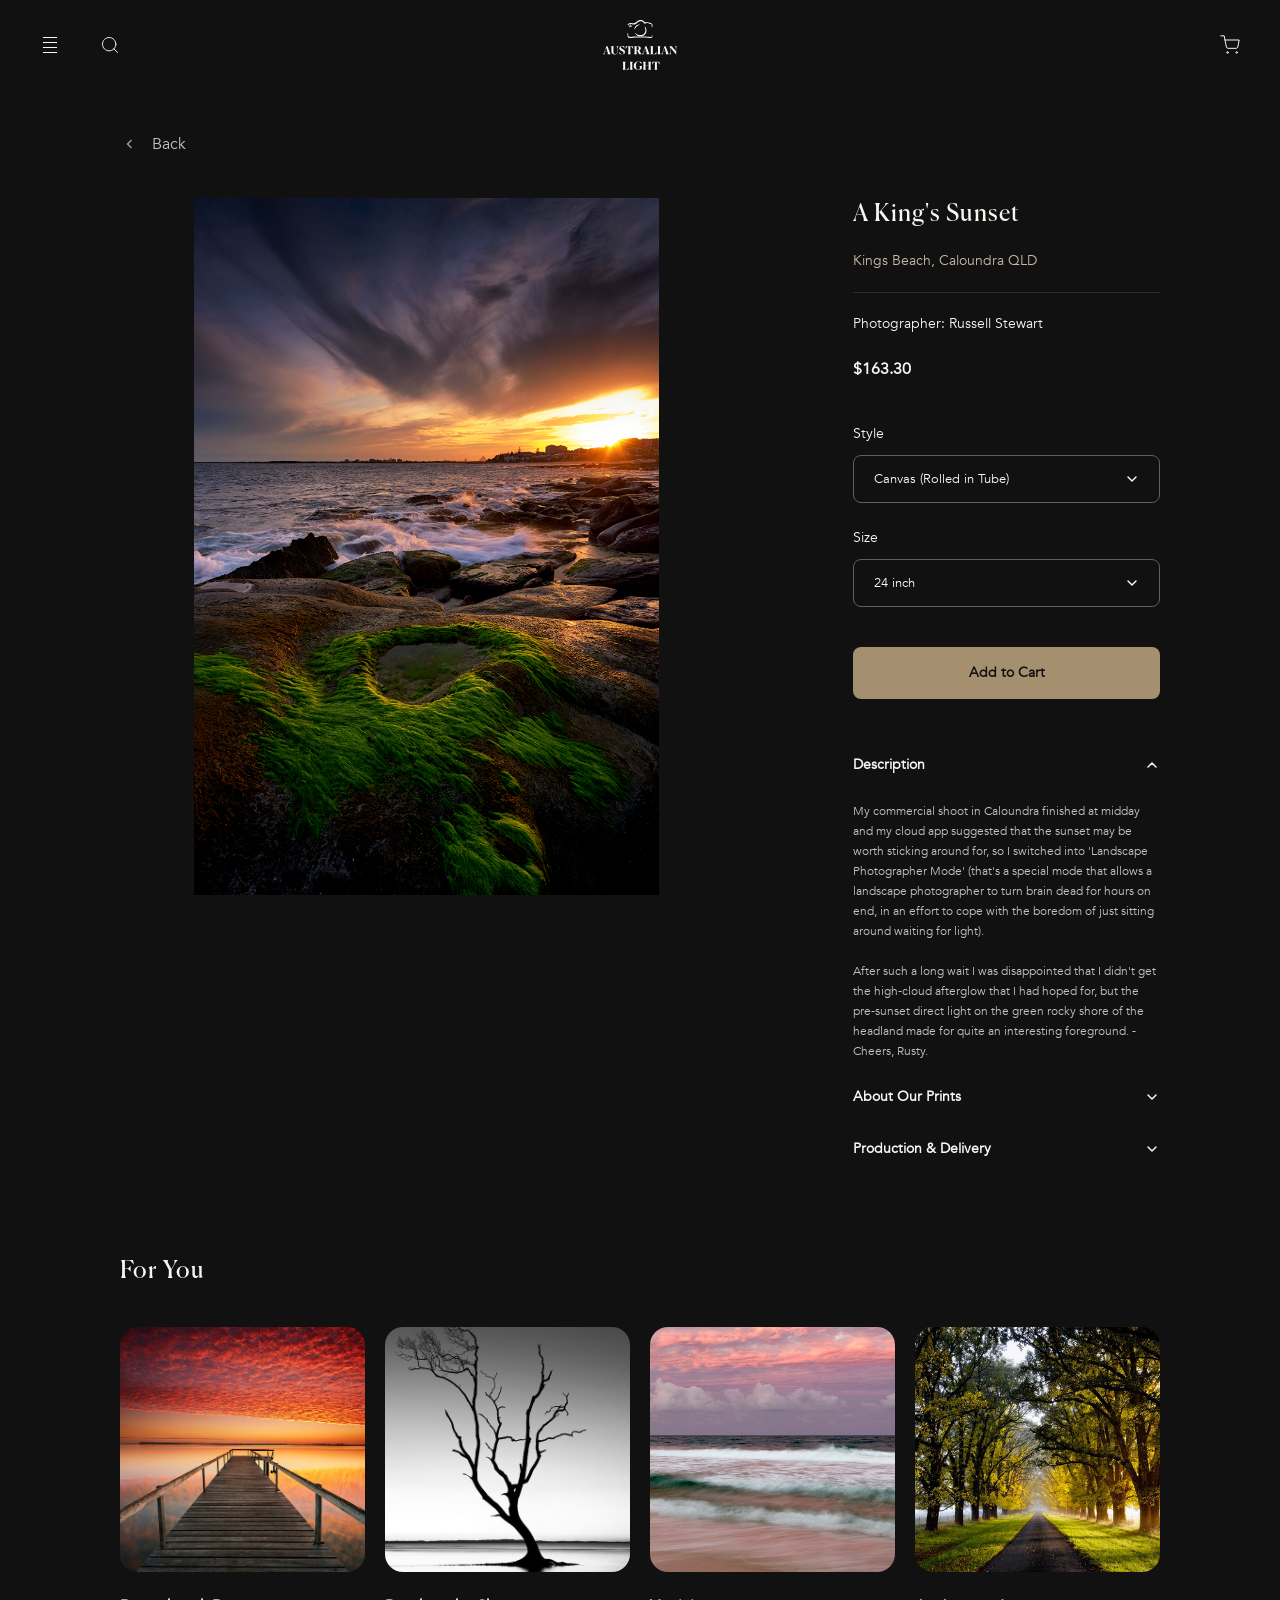
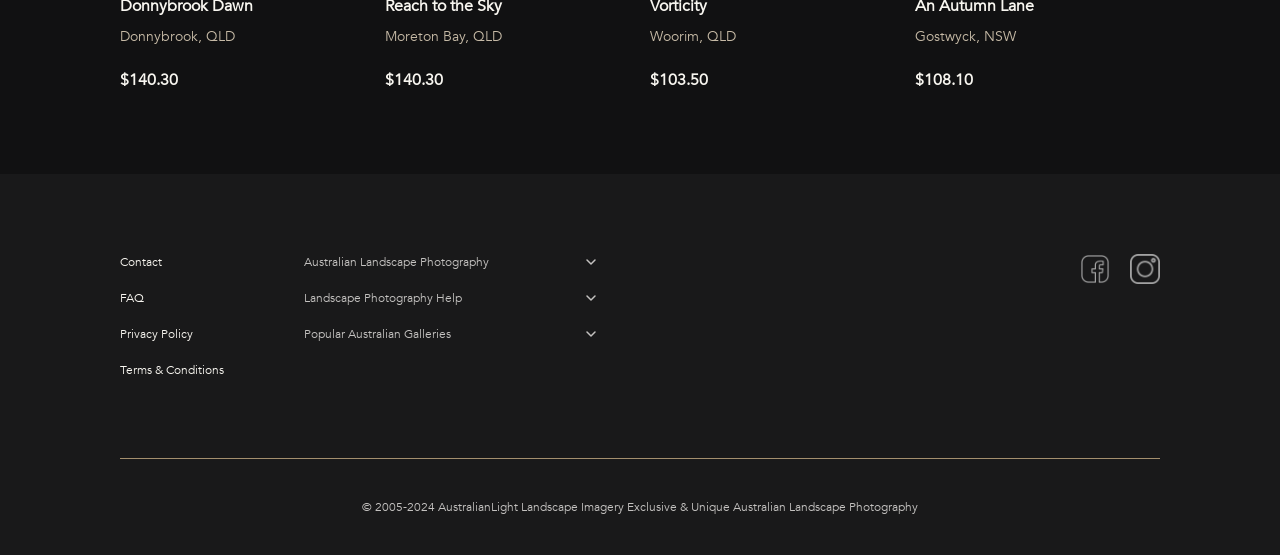
==== a_king's_sunset.html @ 02bfe7dc "Update the finalised search panel to all pages." ====
<!DOCTYPE html>
<html lang="en">
<head>
    <meta charset="UTF-8">
    <meta name="viewport" content="width=device-width, initial-scale=1.0">
    <title>Document</title>
    <link rel="stylesheet" href="styles.css">

</head>

<body>

<header class="header">
    <nav class="nav">
        <div class="nav-left">

            <div class="sidebar" id="site-menu">
                
                <div>
                    <button class="closebtn" onclick="closeNav()" aria-label="Close menu">×</button>
                </div>
                
                <div class="sidebar-main">
                    <a href="latest_releases.html" class="body-1-medium">Latest Releases</a>

                    <button class="dropdown-btn body-1-medium" onclick="toggleDropdown(this)">
                        By Photographer
                        <svg class="arrow" width="16" height="16" viewBox="0 0 16 16">
                            <path d="M4 6L8 10L12 6" stroke="currentColor" stroke-width="1.5" fill="none" stroke-linecap="round" stroke-linejoin="round"/>
                        </svg>
                    </button>
                    <div class="dropdown">
                        <p class="body-2">Bernie Zajac</p>
                        <p class="body-2">Russels Stewart</p>
                    </div>

                    <button class="dropdown-btn body-1-medium" onclick="toggleDropdown(this)">
                        Print Galleries
                        <svg class="arrow" width="16" height="16" viewBox="0 0 16 16">
                            <path d="M4 6L8 10L12 6" stroke="currentColor" stroke-width="1.5" fill="none" stroke-linecap="round" stroke-linejoin="round"/>
                        </svg>
                    </button>
                    <div class="dropdown">
                        <a href="ocean.html" class="body-2">Ocean / Seascape</a>
                        <p class="body-2">Mountain / Forest</p>
                        <p class="body-2">Rural / Country</p>
                        <p class="body-2">Urban / City</p>
                        <p class="body-2">Panorama</p>
                        <p class="body-2">B&W / Toned</p>
                        <p class="body-2">Overseas Travel</p>
                    </div>

                    <button class="dropdown-btn body-1-medium" onclick="toggleDropdown(this)">
                        About
                        <svg class="arrow" width="16" height="16" viewBox="0 0 16 16">
                            <path d="M4 6L8 10L12 6" stroke="currentColor" stroke-width="1.5" fill="none" stroke-linecap="round" stroke-linejoin="round"/>
                        </svg>
                    </button>
                    <div class="dropdown">
                        <p class="body-2">About Us</p>
                        <p class="body-2">Our Mounts & Frames</p>
                        <p class="body-2">Our Print Process</p>
                        <p class="body-2">Our Print Sizes</p>
                    </div>

                    <button class="dropdown-btn body-1-medium" onclick="toggleDropdown(this)">
                        Blog
                        <svg class="arrow" width="16" height="16" viewBox="0 0 16 16">
                            <path d="M4 6L8 10L12 6" stroke="currentColor" stroke-width="1.5" fill="none" stroke-linecap="round" stroke-linejoin="round"/>
                        </svg>
                    </button>
                    <div class="dropdown">
                        <p class="body-2">AusLight SpotLights</p>
                        <a href="general.html" class="body-2">General</a>
                        <p class="body-2">Image Previews</p>
                        <p class="body-2">New Print Releases</p>
                        <p class="body-2">New Products</p>
                        <p class="body-2">Photography Adventures</p>
                        <p class="body-2">Photography Tips</p>
                    </div>

                    <p class="body-1-medium">Workshops</p>
                </div>

                <div class="sidebar-divider"></div>

                <div class="sidebar-bottom">

                    <button class="dropdown-btn body-1-medium" onclick="toggleDropdown(this)">
                        AUD / English
                        <svg class="arrow" width="16" height="16" viewBox="0 0 16 16">
                            <path d="M4 6L8 10L12 6" stroke="currentColor" stroke-width="1.5" fill="none" stroke-linecap="round" stroke-linejoin="round"/>
                        </svg>
                    </button>
                    <div class="dropdown">
                        <p class="body-2">AUD / English</p>
                        <p class="body-2">USD / English</p>
                    </div>

                    <p class="body-1-medium">Log In</p>
                    <p class="body-1-medium">Contact Us</p>
                </div>

            </div>

            <button class="menu-btn" aria-label="Open menu" onclick="openNav()">
                <img src="Assets/Menu.svg" alt="">
            </button>
            <button class="search-btn" aria-label="Search" onclick="openSearch()">
                <img src="Assets/Search.svg" alt="">
            </button>
        </div>

        <div class="logo">
            <button class="logo-btn" aria-label="Logo">
                <a href="index.html"><img src="Assets/Logo.svg" alt=""></a>
            </button>
        </div>

        <div class="nav-right">
            <button class="cart-btn" aria-label="Shopping cart">
                <img src="Assets/Cart.svg" alt="">
            </button>
        </div>
    </nav>
</header>

<main class="page-shell">

    <nav class="quicknav body-1">
        <img src="Assets/Arrow.svg" style="transform: scaleX(-1);">
        <a href="#">Back</a>
    </nav>

    <section class="product-detail container" data-product="kingsSunset">
        <figure class="product-detail-image portrait-image">
            <img src="Assets/A King's Sunset.jpg" alt="A King's Sunset">
        </figure>

        <article class="product-detail-info">
            <h1>A King's Sunset</h1>
            <p class="body-2-accent">Kings Beach, Caloundra QLD</p>

            <div class="product-divider"></div>

            <p class="body-2">Photographer: Russell Stewart</p>
            <p class="body-1-medium" id="product-price">$163.30</p>
        
            <form class="product-options">

                <label class="option-group">
                    <span class="body-2">Style</span>
                    <select id="style-select" class="option-select">
                        <option value="canvasTube" class="caption">Canvas (Rolled in Tube)</option>
                        <option value="canvasHang" class="caption">Canvas (Ready to Hang)</option>
                        <option value="acrylicBorderless" class="caption">Floating Acrylic (Borderless)</option>
                        <option value="acrylicBorder" class="caption">Floating Acrylic (With Border)</option>
                    </select>
                    <svg class="arrow" width="16" height="16" viewBox="0 0 16 16">
                        <path d="M4 6L8 10L12 6" stroke="currentColor" stroke-width="1.5" fill="none" stroke-linecap="round" stroke-linejoin="round"/>
                    </svg>
                </label>

                <label class="option-group">
                    <span class="body-2">Size</span>
                    <select id="size-select" class="option-select">
                        <option value="24" class="caption">24 inch</option>
                        <option value="30" class="caption">30 inch</option>
                        <option value="40" class="caption">40 inch</option>
                        <option value="48" class="caption">48 inch</option>
                        <option value="60" class="caption">60 inch</option>
                    </select>
                    <svg class="arrow" width="16" height="16" viewBox="0 0 16 16">
                        <path d="M4 6L8 10L12 6" stroke="currentColor" stroke-width="1.5" fill="none" stroke-linecap="round" stroke-linejoin="round"/>
                    </svg>
                </label>
            
                <button type="button" class="add-cart-btn body-2-bold">
                    Add to Cart
                </button>

            </form>

            <div class="product-accordion">
                <button class="dropdown-btn body-2-bold active" onclick="toggleDropdown(this)">
                    Description
                    <svg class="arrow" width="16" height="16" viewBox="0 0 16 16">
                        <path d="M4 6L8 10L12 6" stroke="currentColor" stroke-width="1.5" fill="none" stroke-linecap="round" stroke-linejoin="round"/>
                    </svg>
                </button>
                <div class="dropdown">
                    <p class="caption-para">
                        My commercial shoot in Caloundra finished at midday and my cloud app suggested that the sunset may be worth sticking around for, so I switched into 'Landscape Photographer Mode' (that's a special mode that allows a landscape photographer to turn brain dead for hours on end, in an effort to cope with the boredom of just sitting around waiting for light). <br><br>
                        After such a long wait I was disappointed that I didn't get the high-cloud afterglow that I had hoped for, but the pre-sunset direct light on the green rocky shore of the headland made for quite an interesting foreground. - Cheers, Rusty.
                    </p>
                </div>

                <button class="dropdown-btn body-2-bold" onclick="toggleDropdown(this)">
                    About Our Prints
                    <svg class="arrow" width="16" height="16" viewBox="0 0 16 16">
                        <path d="M4 6L8 10L12 6" stroke="currentColor" stroke-width="1.5" fill="none" stroke-linecap="round" stroke-linejoin="round"/>
                    </svg>
                </button>
                <div class="dropdown">
                    <p class="caption-para">
                        Note: Frame Previews are simulations and are not to scale - they are intended as a guide to colour combinations only. <br><br>
                        Our premium Floating Acrylic & Canvas landscape prints are available for purchase via the gallery, while traditional Paper Matte & Frame presentation options are available on request. <br><br>
                        All of our Canvas Prints are finished with Mirror Wrap sides that repeat the main image. We believe Mirror Wraps to be more pleasing than single colour sides. <br><br>
                        Quoted image size represents the longest side of the overall image as previewed here and includes the decorative borders and mattes if selected. Frames are in addition to the quoted size. <br><br>
                        A nominal shipping fee is applied during checkout, however large or heavy items may incur an additional fee. Similarly, delivery to remote locations may incur an additional fee. <br><br>
                        International orders will incur an additional shipping fee and all local import duties and/or taxes are the responsability of the customer. Please contact us to discuss international shipping prior to placing an order.
                    </p>
                </div>

                <button class="dropdown-btn body-2-bold" onclick="toggleDropdown(this)">
                    Production & Delivery
                    <svg class="arrow" width="16" height="16" viewBox="0 0 16 16">
                        <path d="M4 6L8 10L12 6" stroke="currentColor" stroke-width="1.5" fill="none" stroke-linecap="round" stroke-linejoin="round"/>
                    </svg>
                </button>
                <div class="dropdown">
                    <p class="caption-para">
                        10 working days are required for production and delivery. *Subject to Courier timing. <br><br>
                        Each order is custom produced and shipped directly from the Brisbane print lab. A tracking number will be supplied once shipped. <br><br>
                        For further information please visit the About menu link, or Contact Us to discuss your specific image requirements.
                    </p>
                </div>

            </div>

        </article>


    </section>

    <section class="container" id="for-you">
        <h1 class="section-title">For You</h1>
        <div class="product-grid">
            <figure class="product-card">
                <article class="product-image">
                    <img src="Assets/Donnybrook Dawn.jpg">
                </article>
                <div class="product-info">
                    <p class="body-1-medium">Donnybrook Dawn</p>
                    <p class="body-2-accent">Donnybrook, QLD</p>
                    <p class="body-1-medium">$140.30</p>
                </div>
            </figure>

            <figure class="product-card">
                <article class="product-image">
                    <img src="Assets/Reach to the Sky.jpg">
                </article>
                <div class="product-info">
                    <p class="body-1-medium">Reach to the Sky</p>
                    <p class="body-2-accent">Moreton Bay, QLD</p>
                    <p class="body-1-medium">$140.30</p>
                </div>
            </figure>

            <figure class="product-card">
                <article class="product-image">
                    <img src="Assets/Vorticity.jpg">
                </article>
                <div class="product-info">
                    <p class="body-1-medium">Vorticity</p>
                    <p class="body-2-accent">Woorim, QLD</p>
                    <p class="body-1-medium">$103.50</p>
                </div>
            </figure>

            <figure class="product-card">
                <article class="product-image">
                    <img src="Assets/An Autumn Lane.jpg">
                </article>
                <div class="product-info">
                    <p class="body-1-medium">An Autumn Lane</p>
                    <p class="body-2-accent">Gostwyck, NSW</p>
                    <p class="body-1-medium">$108.10</p>
                </div>
            </figure>
        </div>
    </section>

</main>

<aside class="search-panel" id="search-panel">
    <div class="search-inner">
        <div class="search-top">
            <button class="search-back-btn" onclick="closeSearch()" aria-label="Close search">
                <img src="Assets/Arrow.svg" style="transform: scaleX(-1);">
            </button>

            <div class="search-input-wrap">
                <input type="text" id="search-input" class="search-input body-2" placeholder="Search key words">
                <button class="search-submit-btn" aria-label="Search" onclick="submitSearch()">
                    <img src="Assets/Search.svg" alt="">
                </button>
            </div>
        </div>

        <div class="search-empty" id="search-empty">
            <section class="search-history">
                <h2>History</h2>

                <div class="history-list">
                    <div class="history-item body-2">
                        <span class="history-text clickable" onclick="fillSearch('Sunset')">
                            Sunset
                        </span>
                        <button class="history-delete body-1" onclick="deleteHistory(this)">×</button>
                    </div>
                    <div class="history-item body-2">
                        <span class="history-text">
                            Darling Harbour
                        </span>
                        <button class="history-delete body-1" onclick="deleteHistory(this)">×</button>
                    </div>
                
                    <div class="history-item body-2">
                        <span class="history-text">
                            Ocean
                        </span>
                        <button class="history-delete body-1" onclick="deleteHistory(this)">×</button>
                    </div>
                </div>
            </section>

            <section class="search-section">
                <h2>For You</h2>

                <div class="search-product-grid">
                    <figure class="product-card">
                        <article class="product-image">
                            <img src="Assets/Donnybrook Dawn.jpg">
                        </article>
                        <div class="product-info">
                            <p class="body-1-medium">Donnybrook Dawn</p>
                            <p class="body-2-accent">Donnybrook, QLD</p>
                            <p class="body-1-medium">$140.30</p>
                        </div>
                    </figure>

                    <figure class="product-card">
                        <article class="product-image">
                            <img src="Assets/OS_3.jpg">
                        </article>
                        <div class="product-info">
                            <p class="body-1-medium">Parhelion</p>
                            <p class="body-2-accent">Woorim, Bribie Island, QLD</p>
                            <p class="body-1-medium">$124.20</p>
                        </div>
                    </figure>

                    <figure class="product-card">
                        <article class="product-image">
                            <img src="Assets/OS_7.jpg">
                        </article>
                        <div class="product-info">
                            <p class="body-1-medium">Yallingup Beach</p>
                            <p class="body-2-accent">Yallingup Beach, WA</p>
                            <p class="body-1-medium">$103.50</p>
                        </div>
                    </figure>

                    <figure class="product-card">
                        <article class="product-image">
                            <img src="Assets/OS_5.jpg">
                        </article>
                        <div class="product-info">
                            <p class="body-1-medium">Yallingup Skydance</p>
                            <p class="body-2-accent">Yallingup Beach, WA</p>
                            <p class="body-1-medium">$124.20</p>
                        </div>
                    </figure>
                </div>
            </section>
        </div>
        
        <div class="search-results" id="search-results">
            <section class="search-section">
                <div class="search-section-head">
                    <h2>Suggested Prints</h2>
                    <a href="sunset.html" class="caption" onclick="saveSearchNavigation('Search Results', 'sunset.html')">View All</a>
                </div>

                <div class="search-product-grid">

                    <figure class="product-card">
                        <article class="product-image">
                            <img src="Assets/A Darwin Sunset.jpg">
                        </article>
                        <div class="product-info">
                            <p class="body-1-medium">Yallingup Skydance</p>
                            <p class="body-2-accent">Yallingup Beach, WA</p>
                            <p class="body-1-medium">$124.20</p>
                        </div>
                    </figure>

                    <a href="a_king's_sunset.html" class="product-card" onclick="saveSearchNavigation('Search Results', 'sunset.html')">
                        <article class="product-image">
                            <img src="Assets/A King's Sunset.jpg">
                        </article>
                        <div class="product-info">
                            <p class="body-1-medium">A King's Sunset</p>
                            <p class="body-2-accent">Kings Beach, Caloundra QLD</p>
                            <p class="body-1-medium">$163.30</p>
                        </div>
                    </a>

                    <figure class="product-card">
                        <article class="product-image">
                            <img src="Assets/A Simple Country Sunset.jpg">
                        </article>
                        <div class="product-info">
                            <p class="body-1-medium">Yallingup Skydance</p>
                            <p class="body-2-accent">Yallingup Beach, WA</p>
                            <p class="body-1-medium">$124.20</p>
                        </div>
                    </figure>

                    <figure class="product-card">
                        <article class="product-image">
                            <img src="Assets/A Tropical Sunset.jpg">
                        </article>
                        <div class="product-info">
                            <p class="body-1-medium">Yallingup Skydance</p>
                            <p class="body-2-accent">Yallingup Beach, WA</p>
                            <p class="body-1-medium">$124.20</p>
                        </div>
                    </figure>

                </div>
            </section>

            <section class="search-section">
                <div class="search-section-head">
                    <h2>Suggested Blogs</h2>
                    <a href="#" class="caption">View All</a>
                </div>

                <article class="search-blog-card">
                    <img src="Assets/Blog_1.jpg" alt="">
                    <div>
                        <p class="body-2-bold">AustralianLight and Gallery 6 31</p>
                        <p class="caption-para search-blog-text">
                            With the official opening of Brisbane's newest Art Gallery Gallery 6 31, we now have samples of our Canvas...
                        </p>
                        <p class="caption-accent">Tuesday, May 21, 2019</p>
                    </div>
                </article>

                <article class="search-blog-card">
                    <img src="Assets/Blog_2.jpg" alt="">
                    <div>
                        <p class="body-2-bold">10 Tips for the Landscape Photography Beginner</p>
                        <p class="caption-para search-blog-text">
                            It's quite common for us to be engaged by other photographers when we are out shooting our...
                        </p>
                        <p class="caption-accent">Sunday, February 25, 2018</p>
                    </div>
                </article>
            </section>
        </div>
    </div>
</aside>

<footer class="footer">
    <div class="footer-grid">
        <div class="footer-column">
            <p class="caption">Contact</p>
            <p class="caption">FAQ</p>
            <p class="caption">Privacy Policy</p>
            <p class="caption">Terms & Conditions</p>
        </div>
        <div class="footer-dropdown">
            <button class="dropdown-btn caption" onclick="toggleDropdown(this)">
                Australian Landscape Photography
                <svg class="arrow" width="16" height="16" viewBox="0 0 16 16">
                    <path d="M4 6L8 10L12 6" stroke="currentColor" stroke-width="1.5" fill="none" stroke-linecap="round" stroke-linejoin="round"/>
                </svg>
            </button>
            <div class="dropdown">
                <p class="caption">Exclusive Framed Prints</p>
                <p class="caption">Our Mounts and Frames</p>
                <p class="caption">Fine Art Landscape Photography</p>
                <p class="caption">Victorian Landscape Photography</p>
                <p class="caption">Melbourne Landscape Photography</p>
                <p class="caption">Sunshine Coast Landscape Photographer</p>
                <p class="caption">Canvas Wall Prints and Framed Art</p>
            </div>

            <button class="dropdown-btn caption" onclick="toggleDropdown(this)">
                Landscape Photography Help
                <svg class="arrow" width="16" height="16" viewBox="0 0 16 16">
                    <path d="M4 6L8 10L12 6" stroke="currentColor" stroke-width="1.5" fill="none" stroke-linecap="round" stroke-linejoin="round"/>
                </svg>
            </button>
            <div class="dropdown">
                <p class="caption">Landscape Photography Help</p>
                <p class="caption">Landscape Photography Blog</p>
                <p class="caption">Australian Photography Workshops</p>
                <p class="caption">Landscape Photography Tips</p>
                <p class="caption">Top 10 Tips for the Landscape Photographer</p>
                <p class="caption">How to Create Panoramic Images</p>
                <p class="caption">How to Photograph Lightning & Storms</p>
                <p class="caption">Focal Length vs. Perspective - What's the difference?</p>
                <p class="caption">How to use Graduated Neutral Density Filters</p>
            </div>

            <button class="dropdown-btn caption" onclick="toggleDropdown(this)">
                Popular Australian Galleries
                <svg class="arrow" width="16" height="16" viewBox="0 0 16 16">
                    <path d="M4 6L8 10L12 6" stroke="currentColor" stroke-width="1.5" fill="none" stroke-linecap="round" stroke-linejoin="round"/>
                </svg>
            </button>
            <div class="dropdown">
                <p class="caption">Australian Panoramic Photography</p>
                <p class="caption">Seascape Photos for Home</p>
                <p class="caption">Australian Landscape Photography</p>
                <p class="caption">Melbourne City Canvas</p>
                <p class="caption">Sunshine Coast Panoramic Photos</p>
                <p class="caption">Brisbane Landscape Photography</p>
                <p class="caption">Gold Coast Landscape Photography</p>
                <p class="caption">Fine Art Australian Landscape Prints</p>
                <p class="caption">Interior Design Ideas - Big Wall Prints</p>
            </div>
        </div>
        <div class="footer-social">
            <figure class="social-link">
                <img src="Assets/Facebook.png">
            </figure>
            <figure class="social-link">
                <img src="Assets/Instagram.png">
            </figure>
        </div>
    </div>

    <div class="footer-bottom">
        <div class="footer-divider"></div>
        <p class="caption">© 2005-2024 AustralianLight Landscape Imagery Exclusive & Unique Australian Landscape Photography</p>
    </div>
</footer>

<script src="script.js"></script>

</body>
</html>
---- styles.css ----
:root {
    /*Typeface*/
    --font-heading: 'Canela', serif;
    --font-body: 'Avenir', sans-serif;

    --color-bg-primary: #111112;
    --color-bg-secondary: #19191A;
    --color-bg-tertiary: #2c2c2c;

    --color-text-primary: #f8f6f0;
    --color-text-secondary: #c4c2c0;
    --color-text-tertiary: #605f5f;

    --color-accent: #a48f6e;
    --color-accent-light: #c6baa6;
}

@font-face {
    font-family: 'Canela';
    src: url('Canela Family/Canela-Regular-Trial.otf') format('opentype');
    font-weight: 400;
    font-style: normal;
}

@font-face {
    font-family: 'Avenir';
    src: url('Avenir\ Family/Avenir-Book.woff2') format('woff2');
    font-weight: 400;
    font-style: normal;
}

h1, h2 {
    font-family: 'Canela', serif;
    font-weight: 400; 
    color: var(--color-text-primary);
    margin: 0;
}

h1 {
    font-size: 24px;
    line-height: 32px;
    letter-spacing: 1px;
}

h2 {
    font-size: 16px;
    line-height: 22px;
    letter-spacing: 0.5px;
}

html {
    scroll-behavior: smooth;
}

body {
    margin: 0;
    font-family: 'Avenir', sans serif;
    font-weight: 400;
    color: var(--color-text-primary);
    background-color: var(--color-bg-primary);
}

main {
    background-color: var(--color-bg-primary);
}

.body-1 { 
    font-weight: 400;
    font-size: 16px;
    line-height: 28px;
    margin: 0;
}

.body-1-medium {
    font-weight: 600;
    font-size: 16px;
    line-height: 28px;
    margin: 0;
}

.body-2 { 
    font-family: 'Avenir';
    font-weight: 400;
    font-size: 14px;
    line-height: 22px;
    margin: 0;
}

.body-2-bold { 
    font-weight: bold;
    font-size: 14px;
    line-height: 22px;
    margin: 0;
}

.body-2-accent {
    font-weight: 400;
    font-size: 14px;
    line-height: 22px;
    color: var(--color-accent-light);
    margin: 0;
}

.caption {
    font-weight: 400;
    font-size: 12px;
    margin: 0;
}

.caption-para {
    font-weight: 400;
    font-size: 12px;
    margin: 0;
    line-height: 20px;
}

.caption-accent {
    font-weight: 400;
    font-size: 12px;
    margin: 0;
    color: var(--color-accent);
}

a {
    text-decoration: none;
    color: var(--color-text-primary);
}

button {
    background: none;
    border: none;
    cursor: pointer;
    padding: 0;
    margin: 0;
    font-family: 'Avenir', sans serif;
    font-weight: 400;
    color: var(--color-text-primary);
}

img {
    max-width: 100%;
    height: auto;
    display: block;
}

figure {
    margin: 0;
}

select {
    color: var(--color-text-primary);
    text-decoration: none;
    font-family: 'Avenir', sans serif;
    font-weight: 400;
}

.container {
    max-width: 1440px;
    margin: 0 auto;
    padding: 80px 120px 0 120px;
}

.section-title {
    margin-bottom: 40px;
}

.header {
    position: fixed;
    top: 0;
    left: 0;
    right: 0;
    z-index: 1000;
    background-color: transparent;
    transition: background-color 0.4s ease;
    height: 90px;
}

.header.scrolled {
    background-color: #111112cc;
}

.nav {
    display: grid;
    grid-template-columns: 1fr auto 1fr; /*flexible space*/
    align-items: center;
    padding: 20px 40px;
}

.nav-left {
    display: flex;
    align-items: center;
    gap: 40px;
    justify-self: start;
}

.logo {
    justify-self: center;
    height: 50px;
}

.logo-btn {
    padding: 0;
    border: none;
}

.nav-right {
    display: flex;
    align-items: center;
    justify-self: end;
}

.menu-btn, .search-btn, .cart-btn {
    padding: 0px;
}

.sidebar {
    width: 0;
    height: 100%;
    position: fixed;
    z-index: 1000;
    top: 0;
    left: 0;
    background-color: var(--color-bg-secondary);
    overflow-x: hidden;
    transition: 0.5s;
}

.closebtn {
    position: absolute;
    top: 40px;
    right: 40px;
    font-size: 30px;
    color: var(--color-text-tertiary);
    cursor: pointer;
}

.sidebar-main,
.sidebar-bottom {
    display: flex;
    flex-direction: column;
}

.sidebar-main {
    margin: 80px 0 40px 0;
}

.sidebar a, .sidebar p, 
.dropdown-btn {
    width: 100%;
    min-height: 60px;
    padding: 0 40px;
    box-sizing: border-box;
    display: flex;
    align-items: center;
    justify-content: space-between;
    text-align: left;
    white-space: nowrap;
    background: none;
    border: none;
    color: var(--color-text-primary);
    cursor: pointer;
}

.sidebar p {
    cursor: default;
}

.sidebar-bottom a,
.sidebar-bottom .dropdown-btn {
    color: var(--color-text-secondary);
}

.sidebar a:hover,
.dropdown-btn:hover {
    color: var(--color-accent);
}

.dropdown {
    max-height: 0;
    overflow: hidden;
    transition: max-height 0.5s ease;
}

.dropdown a, .dropdown p {
    min-height: 40px;
    color: var(--color-text-secondary);
    padding-left: 50px;
}

.dropdown p:hover {
    color: var(--color-accent);
    cursor: default;
}

.dropdown-btn.active + .dropdown {
    max-height: 360px;
}

.arrow {
    transition: transform 0.3s ease;
    flex-shrink: 0;
}

.dropdown-btn.active .arrow {
    transform: rotate(180deg);
}

.price-filter {
    display: flex;
    align-items: center;
    gap: 10px;
    padding: 10px 40px;
}

.price-input {
    width: 100%;
    height: 42px;
    border: 1px solid var(--color-text-tertiary);
    border-radius: 10px;
    background: transparent;
    color: var(--color-text-primary);
    padding: 0 10px;
}

.price-input::placeholder {
    color: var(--color-text-tertiary);
}

.price-input:focus {
    outline: none;
    border-color: var(--color-accent);
}

.price-dash {
    color: var(--color-text-tertiary);
}

.filter-options {
    min-height: 0;
    display: flex;
    flex-direction: column;
    gap: 16px;
    padding: 0 40px;
}

.filter-option {
    min-height: 32px;
    display: flex;
    align-items: center;
    gap: 18px;
    cursor: pointer;
}

.filter-option input[type="checkbox"] {
    appearance: none;
    width: 18px;
    height: 18px;
    border: 1px solid var(--color-text-tertiary);
    border-radius: 50%;
    position: relative;
}

.filter-option input[type="checkbox"]::after {
    content: "";
    position: absolute;
    width: 8px;
    height: 8px;
    background-color: var(--color-accent);
    border-radius: 50%;
    top: 50%;
    left: 50%;
    transform: translate(-50%, -50%) scale(0);
    transition: transform 0.2s ease;
}

.filter-option input[type="checkbox"]:checked::after {
    transform: translate(-50%, -50%) scale(1);
}

.filter-option input[type="checkbox"]:hover {
    border-color: var(--color-accent);
}

.sidebar-divider {
    height: 1px;
    background-color: var(--color-accent);
    opacity: 0.6;
    margin: 28px 40px;
}

.sort-wrapper {
    position: relative;
}

.sort-menu {
    position: absolute;
    top: 32px;
    right: 0;
    width: 220px;
    background-color: var(--color-bg-secondary);
    padding: 16px 0;
    display: none;
    z-index: 1000;
}

.sort-menu.open {
    display: flex;
    flex-direction: column;
}

.sort-menu button {
    width: 100%;
    padding: 12px 24px;
    text-align: left;
    color: var(--color-text-secondary);
}

.sort-menu button:hover {
    color: var(--color-accent);
}

.sort-btn.active .arrow {
    transform: rotate(180deg);
}

.search-panel {
    width: 0;
    height: 100vh;
    position: fixed;
    top: 0;
    left: 0;
    z-index: 3000;
    background-color: var(--color-bg-secondary);
    overflow-x: hidden;
    overflow-y: auto;
    transition: width 0.4s ease;
}

.search-panel.open {
    width: 520px;
}

.search-inner {
    width: 520px;
    padding: 40px;
    box-sizing: border-box;
}

.search-top {
    display: flex;
    align-items: center;
    gap: 20px;
    margin-bottom: 30px;
}

.search-input-wrap {
    flex: 1;
    height: 48px;
    background-color: var(--color-bg-tertiary);
    border-radius: 8px;
    display: flex;
    align-items: center;
    padding: 0 16px;
}

.search-input {
    flex: 1;
    border: none;
    outline: none;
    background: transparent;
    color: var(--color-text-primary);
}

.search-input::placeholder {
    color: var(--color-text-tertiary);
}

.search-section {
    margin-top: 30px;
}

.search-section h2, .search-history h2 {
    margin-bottom: 20px;
}

.history-list {
    display: flex;
    flex-direction: column;
    gap: 16px;
}

.history-item {
    display: flex;
    justify-content: space-between;
    color: var(--color-text-secondary);
}

.history-item span {
    color: var(--color-text-secondary);
}

.history-text.clickable {
    cursor: pointer;
}

.history-delete {
    color: var(--color-text-secondary);
}

.history-delete:hover {
    color: var(--color-accent);
}

.search-product-grid {
    display: grid;
    grid-template-columns: repeat(2, 1fr);
    gap: 20px;
    margin-top: 20px;
}

.search-section-head {
    display: flex;
    align-items: center;
    justify-content: space-between;
}

.search-section-head h2 {
    margin-bottom: 0;
}

.search-section-head a {
    color: var(--color-text-secondary);
}

.search-section-head a:hover {
    color: var(--color-accent);
}

.search-results {
    display: none;
}

.search-panel.has-query .search-empty {
    display: none;
}

.search-panel.has-query .search-results {
    display: block;
}

.search-blog-card {
    display: grid;
    grid-template-columns: 100px 1fr;
    gap: 20px;
    padding: 20px 0;
    border-bottom: 1px solid var(--color-bg-tertiary);
}

.search-blog-card img {
    width: 100px;
    height: 100px;
    border-radius: 8px;
    object-fit: cover;
}

.search-blog-card div {
    display: flex;
    flex-direction: column;
    justify-content: space-between;
}

.search-blog-text {
    color: var(--color-text-secondary);
}

.hero {
    position: relative;
    height: 100vh;
    display: flex;
    align-items: flex-end;
    justify-content: center;
    text-align: center;
    background-image: url(Assets/Hero.jpg);
    background-size: cover;
    background-position: center;
    background-repeat: no-repeat;
    background-attachment: fixed;
    overflow: hidden;
}

.hero-overlay {
    position: absolute;
    inset: 0;
    background: linear-gradient(
        to bottom,
        #11111200,
        #111112bd
    );
    pointer-events: none;
    mix-blend-mode: multiply;
}

.breadcrumb, .quicknav {
    display: flex;
    align-items: center;
    gap: 14px;
    color: var(--color-text-secondary);
    padding: 130px 120px 40px 120px;
}

.breadcrumb img, .quicknav img {
    opacity: 60%;
}

.breadcrumb a, .quicknav a {
    color: var(--color-text-secondary);
}

.breadcrumb a:hover, .quicknav a:hover {
    color: var(--color-accent);
}

.hero-content {
    position: relative;
    z-index: 1;
    max-width: 860px;
    padding: 0 40px;
    margin-bottom: 80px;
}

.hero-title {
    margin-bottom: 24px;
}

.btn-primary {
    width: 350px;
    height: 56px;
    margin-top: 40px;
    display: inline-flex;
    align-items: center;
    justify-content: center;
    border: 1px solid var(--color-text-primary);
    border-radius: 8px;
    gap: 10px;
    padding: 0;
}

.btn-primary:hover {
    background-color: var(--color-text-primary);
    color: var(--color-bg-primary);
}

.btn-primary:hover img{
    filter: brightness(0.07);
}

.collections-grid {
    display: grid;
    grid-template-columns: repeat(5, 1fr);
    gap: 20px;
}

.collection-card {
    display: flex;
    flex-direction: column;
    gap: 28px;
}

.collection-image {
    aspect-ratio: 1; /* maintains cosistent proportions */
    border-radius: 18px;
    overflow: hidden;
}

.collection-image img {
    width: 100%;
    height: 100%;
    object-fit: cover; 
}

#recent-blog {
    margin-top: 40px;
}

.blog-grid {
    display: flex;
    flex-direction: row;
    gap: 80px;
}

.blog-content {
    display: flex;
    flex-direction: column;
    gap: 40px;
}

.blog-content-text {
    display: flex;
    flex-direction: column;
    gap: 28px;
}

.blog-content-text .body-2 {
    color: var(--color-text-secondary);
}

.btn-secondary {
    width: 350px;
    height: 56px;
    display: inline-flex;
    align-items: center;
    justify-content: center;
    border: 1px solid var(--color-accent);
    border-radius: 8px;
    gap: 10px;
    padding: 0;
}

.btn-secondary:hover {
    background-color: var(--color-accent);
    color: var(--color-bg-primary);
}

.btn-secondary:hover img{
    filter: brightness(0.07);
}

.blog-image {
    aspect-ratio: 3/2;
    border-radius: 20px;
    overflow: hidden;
}

.blog-image img {
    width: 100%;
    height: 100%;
    object-fit: cover; 
}

#best-selling {
    margin-top: 40px;
}

.product-grid {
    display: grid;
    grid-template-columns: repeat(4, 1fr);
    gap: 20px;
}

.product-card {
    display: flex;
    flex-direction: column;
    gap: 20px;
}

.product-image {
    aspect-ratio: 1; 
    border-radius: 18px;
    overflow: hidden;
}

.product-image img {
    width: 100%;
    height: 100%;
    object-fit: cover; 
}

.product-info {
    display: flex;
    flex-direction: column;
    gap: 6px;
}

.product-info .body-2-accent {
    margin-bottom: 12px;
}

.product-list {
    padding: 0 120px;
}

.listing-toolbar {
    display: flex;
    justify-content: space-between;
    align-items: center;
    margin-bottom: 40px;
}

.filter-btn,
.sort-btn {
    display: inline-flex;
    align-items: center;
    gap: 12px;
    color: var(--color-text-primary);
}

.filter-btn img {
    width: 20px;
    height: 20px;
}

.products {
    display: grid;
    grid-template-columns: repeat(4, 1fr);
    column-gap: 20px;
    row-gap: 40px;
}

.product-detail {
    display: grid;
    grid-template-columns: 1.6fr 0.8fr;
    gap: 120px;
    align-items: start;
    padding: 0 120px;
}

.product-detail-image img {
    width: 100%;
    display: block;
}

.portrait-image {
    overflow: hidden;
}

.portrait-image img {
    width: 100%;
    display: block;
    object-fit: contain;
}

.product-detail-info {
    max-width: 380px;
    display: flex;
    flex-direction: column;
    gap: 20px;
}

.product-divider {
    height: 1px;
    background-color: var(--color-bg-tertiary);
}

.product-options {
    margin-top: 20px;
    display: flex;
    flex-direction: column;
    gap: 24px;
}

.option-group {
    position: relative;
    display: flex;
    flex-direction: column;
    gap: 10px;
}

.option-select {
    width: 100%;
    height: 48px;
    padding: 0 44px 0 20px;
    border: 1px solid var(--color-text-tertiary);
    border-radius: 8px;
    background-color: transparent;
    outline: none;
    cursor: pointer;

    appearance: none;
    -webkit-appearance: none;
    -moz-appearance: none;
}

.option-select:hover {
    border-color: var(--color-accent);
}

.option-group .arrow {
    position: absolute;
    right: 20px;
    bottom: 16px;
    pointer-events: none;
}

.add-cart-btn {
    height: 52px;
    margin-top: 16px;
    border-radius: 8px;
    background-color: var(--color-accent);
    color: var(--color-bg-primary);
}

.add-cart-btn:hover {
    background-color: var(--color-accent-light);
}

.product-accordion {
    margin-top: 20px;
    display: flex;
    flex-direction: column;
}

.product-accordion .dropdown-btn {
    width: 100%;
    min-height: 52px;
    padding: 0;
}

.product-accordion .dropdown {
    max-height: 0;
    overflow: hidden;
    transition: max-height 0.5s ease;
}

.product-accordion .dropdown-btn.active + .dropdown {
    max-height: 500px;
}

.product-accordion .dropdown p {
    padding: 10px 0;
    color: var(--color-text-secondary);
}

.footer {
    background-color: var(--color-bg-secondary);
    margin-top: 80px;
}

.footer-grid {
    display: grid;
    grid-template-columns: auto auto 1fr;
    padding: 80px 120px;
}

.footer-column {
    display: flex;
    flex-direction: column;
    gap: 20px;
    margin-right: 80px;
}

.footer-dropdown {
    display: flex;
    flex-direction: column;
}

.footer-dropdown .dropdown-btn {
    min-height: 0px;
    margin-bottom: 20px;
    width: 100%;
    padding: 0;
    display: flex;
    align-items: center;
    text-align: left;
    border: none;
    color: var(--color-text-secondary);
    cursor: pointer;
    gap: 10px;
}

.footer-dropdown .dropdown {
    max-height: 0;
    overflow: hidden;
    transition: max-height 0.4s ease;
}

.footer-dropdown .dropdown p {
    display: block;
    padding-left: 10px;
    margin-bottom: 20px;
    min-height: 0;
    color: var(--color-text-tertiary);
}

.footer-social {
    justify-self: end;
    display: flex;
    gap: 20px;
}

.footer-social img {
    width: 30px;
    opacity: 60%;
}

.footer-bottom {
    padding: 0 120px 40px 120px;
    text-align: center;
    color: var(--color-text-secondary);
}

.footer-divider {
    height: 1px;
    background-color: var(--color-accent);
    margin-bottom: 40px;
}

@media (max-width:1024px) {
    .container {
        padding: 80px 60px 0 60px;
    }

    .collections-grid {
        display: flex;
        gap: 20px;
        overflow-x: auto;
        scroll-snap-type: x mandatory;
    }
    
    .collection-card {
        flex: 0 0 224px;
        scroll-snap-align: start;
    }
    
    .collections-grid::-webkit-scrollbar {
        display: none;
    }

    .collections-grid {
        scrollbar-width: none;
    }

    .product-grid {
        display: flex;
        gap: 20px;
        overflow-x: auto;
        scroll-snap-type: x mandatory;
    }
    
    .product-card {
        flex: 0 0 200px;
        scroll-snap-align: start;
    }
    
    .product-grid::-webkit-scrollbar {
        display: none;
    }

    .product-grid {
        scrollbar-width: none;
    }

    .breadcrumb, .quicknav {
        padding: 130px 60px 40px 60px;
    }

    .product-list {
        padding: 0 60px;
    }

    .products {
        grid-template-columns: repeat(3, 1fr);
        gap: 40px 20px;
        overflow: visible;
        scroll-snap-type: none;
    }

    .product-detail {
        padding: 0 60px;
        gap: 60px;
    }

    .footer-grid {
        padding: 80px 60px;
    }

    .footer-bottom {
        padding: 0 60px 40px 60px;
    }
}

@media (max-width: 768px) {
    .nav {
        padding: 20px;
    }
    
    .container {
        padding: 40px 20px 0 20px;
    }

    .section-title{
        margin-bottom: 20px;
    }

    #recent-blog, #best-selling {
        gap: 20px;
        margin-top: 0;
    }

    .blog-grid {
        flex-direction: column;
        gap: 20px;
        margin-top: 0;
    }

    .blog-image {
        order: 1;
        aspect-ratio: 3/2;
    }

    .blog-content {
        order: 2;
        gap: 20px;
    }

    .blog-content-text {
        gap: 10px;
    }

    .product-list {
        padding: 0 20px;
    }

    .breadcrumb, .quicknav {
        padding: 110px 20px 20px 20px;
    }

    .products {
        grid-template-columns: repeat(2, 1fr);
        gap: 20px;
        overflow: visible;
    }

    .listing-toolbar {
        margin-bottom: 20px;
    }

    .product-detail {
        padding: 0 20px;
        display: flex;
        flex-direction: column;
        gap: 30px;
    }

    .product-accordion, .product-options {
        margin-top: 10px;
    }

    .product-detail-image {
        width: 100vw;
        margin-left: calc(-1 * 20px);
    }

    .footer {
        margin-top: 40px;
    }

    .footer-grid {
        padding: 30px 20px;
        display: flex;
        flex-direction: column;
        gap: 30px;
    }

    .footer-bottom {
        padding: 0 20px 30px 20px;
        text-align: left;
    }
}
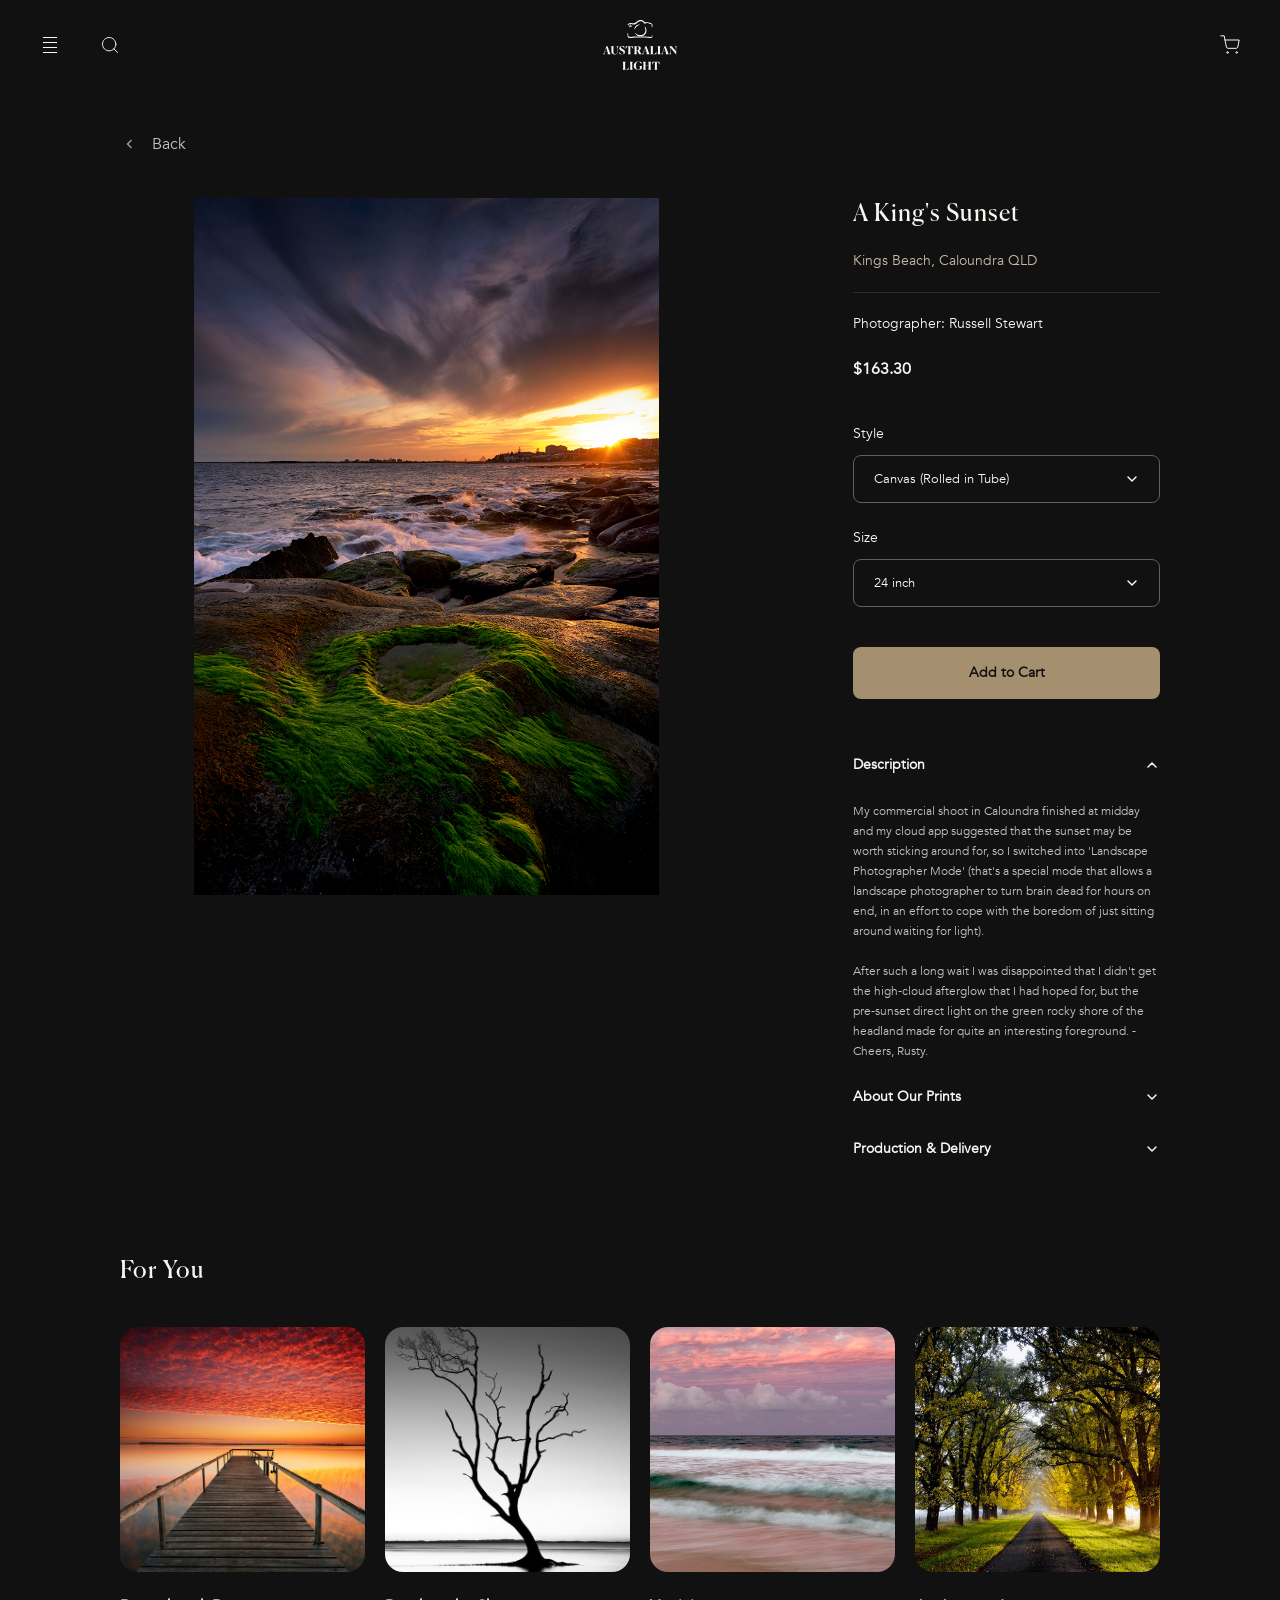
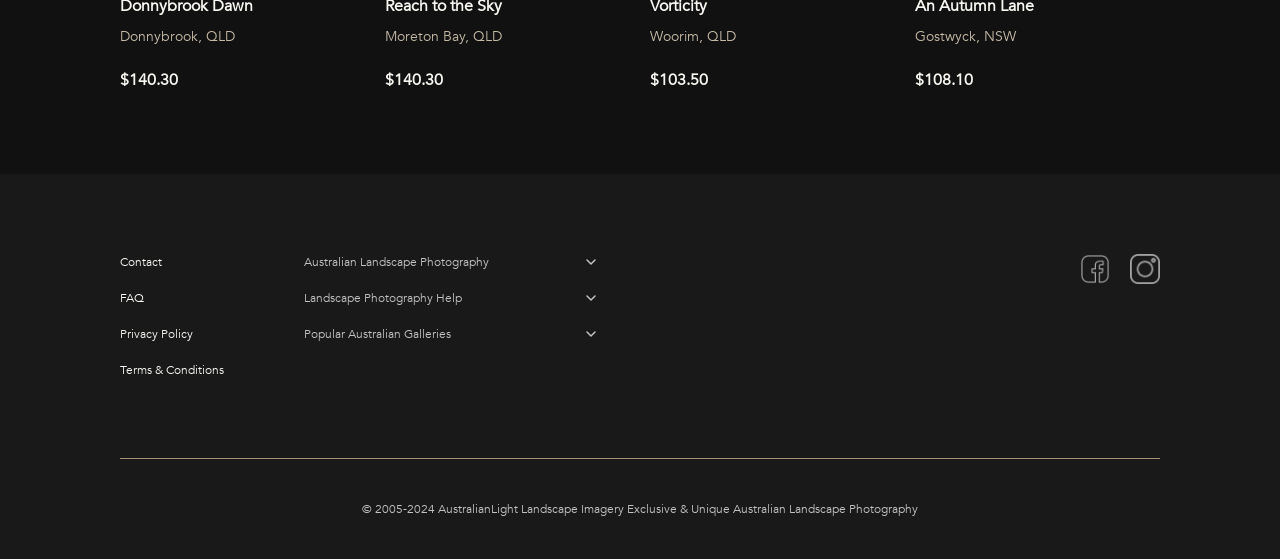
==== commit 8b567689: "Fix the responsive break for search and cart panels." ====
--- a/a_king's_sunset.html
+++ b/a_king's_sunset.html
@@ -13,96 +13,6 @@
 <header class="header">
     <nav class="nav">
         <div class="nav-left">
-
-            <div class="sidebar" id="site-menu">
-                
-                <div>
-                    <button class="closebtn" onclick="closeNav()" aria-label="Close menu">×</button>
-                </div>
-                
-                <div class="sidebar-main">
-                    <a href="latest_releases.html" class="body-1-medium">Latest Releases</a>
-
-                    <button class="dropdown-btn body-1-medium" onclick="toggleDropdown(this)">
-                        By Photographer
-                        <svg class="arrow" width="16" height="16" viewBox="0 0 16 16">
-                            <path d="M4 6L8 10L12 6" stroke="currentColor" stroke-width="1.5" fill="none" stroke-linecap="round" stroke-linejoin="round"/>
-                        </svg>
-                    </button>
-                    <div class="dropdown">
-                        <p class="body-2">Bernie Zajac</p>
-                        <p class="body-2">Russels Stewart</p>
-                    </div>
-
-                    <button class="dropdown-btn body-1-medium" onclick="toggleDropdown(this)">
-                        Print Galleries
-                        <svg class="arrow" width="16" height="16" viewBox="0 0 16 16">
-                            <path d="M4 6L8 10L12 6" stroke="currentColor" stroke-width="1.5" fill="none" stroke-linecap="round" stroke-linejoin="round"/>
-                        </svg>
-                    </button>
-                    <div class="dropdown">
-                        <a href="ocean.html" class="body-2">Ocean / Seascape</a>
-                        <p class="body-2">Mountain / Forest</p>
-                        <p class="body-2">Rural / Country</p>
-                        <p class="body-2">Urban / City</p>
-                        <p class="body-2">Panorama</p>
-                        <p class="body-2">B&W / Toned</p>
-                        <p class="body-2">Overseas Travel</p>
-                    </div>
-
-                    <button class="dropdown-btn body-1-medium" onclick="toggleDropdown(this)">
-                        About
-                        <svg class="arrow" width="16" height="16" viewBox="0 0 16 16">
-                            <path d="M4 6L8 10L12 6" stroke="currentColor" stroke-width="1.5" fill="none" stroke-linecap="round" stroke-linejoin="round"/>
-                        </svg>
-                    </button>
-                    <div class="dropdown">
-                        <p class="body-2">About Us</p>
-                        <p class="body-2">Our Mounts & Frames</p>
-                        <p class="body-2">Our Print Process</p>
-                        <p class="body-2">Our Print Sizes</p>
-                    </div>
-
-                    <button class="dropdown-btn body-1-medium" onclick="toggleDropdown(this)">
-                        Blog
-                        <svg class="arrow" width="16" height="16" viewBox="0 0 16 16">
-                            <path d="M4 6L8 10L12 6" stroke="currentColor" stroke-width="1.5" fill="none" stroke-linecap="round" stroke-linejoin="round"/>
-                        </svg>
-                    </button>
-                    <div class="dropdown">
-                        <p class="body-2">AusLight SpotLights</p>
-                        <a href="general.html" class="body-2">General</a>
-                        <p class="body-2">Image Previews</p>
-                        <p class="body-2">New Print Releases</p>
-                        <p class="body-2">New Products</p>
-                        <p class="body-2">Photography Adventures</p>
-                        <p class="body-2">Photography Tips</p>
-                    </div>
-
-                    <p class="body-1-medium">Workshops</p>
-                </div>
-
-                <div class="sidebar-divider"></div>
-
-                <div class="sidebar-bottom">
-
-                    <button class="dropdown-btn body-1-medium" onclick="toggleDropdown(this)">
-                        AUD / English
-                        <svg class="arrow" width="16" height="16" viewBox="0 0 16 16">
-                            <path d="M4 6L8 10L12 6" stroke="currentColor" stroke-width="1.5" fill="none" stroke-linecap="round" stroke-linejoin="round"/>
-                        </svg>
-                    </button>
-                    <div class="dropdown">
-                        <p class="body-2">AUD / English</p>
-                        <p class="body-2">USD / English</p>
-                    </div>
-
-                    <p class="body-1-medium">Log In</p>
-                    <p class="body-1-medium">Contact Us</p>
-                </div>
-
-            </div>
-
             <button class="menu-btn" aria-label="Open menu" onclick="openNav()">
                 <img src="Assets/Menu.svg" alt="">
             </button>
@@ -118,7 +28,7 @@
         </div>
 
         <div class="nav-right">
-            <button class="cart-btn" aria-label="Shopping cart">
+            <button class="cart-btn" aria-label="Shopping cart" onclick="openCart()">
                 <img src="Assets/Cart.svg" alt="">
             </button>
         </div>
@@ -175,7 +85,7 @@
                     </svg>
                 </label>
             
-                <button type="button" class="add-cart-btn body-2-bold">
+                <button type="button" class="add-cart-btn body-2-bold" onclick="addToCart()">
                     Add to Cart
                 </button>
 
@@ -225,12 +135,8 @@
                         For further information please visit the About menu link, or Contact Us to discuss your specific image requirements.
                     </p>
                 </div>
-
             </div>
-
         </article>
-
-
     </section>
 
     <section class="container" id="for-you">
@@ -283,6 +189,97 @@
     </section>
 
 </main>
+
+<div class="page-overlay" id="page-overlay" onclick="closeAllPanels()"></div>
+
+<aside class="sidebar" id="site-menu">
+                
+    <div>
+        <button class="closebtn" onclick="closeNav()" aria-label="Close menu">×</button>
+    </div>
+    
+    <div class="sidebar-main">
+        <a href="latest_releases.html" class="body-1-medium">Latest Releases</a>
+
+        <button class="dropdown-btn body-1-medium" onclick="toggleDropdown(this)">
+            By Photographer
+            <svg class="arrow" width="16" height="16" viewBox="0 0 16 16">
+                <path d="M4 6L8 10L12 6" stroke="currentColor" stroke-width="1.5" fill="none" stroke-linecap="round" stroke-linejoin="round"/>
+            </svg>
+        </button>
+        <div class="dropdown">
+            <p class="body-2">Bernie Zajac</p>
+            <p class="body-2">Russels Stewart</p>
+        </div>
+
+        <button class="dropdown-btn body-1-medium" onclick="toggleDropdown(this)">
+            Print Galleries
+            <svg class="arrow" width="16" height="16" viewBox="0 0 16 16">
+                <path d="M4 6L8 10L12 6" stroke="currentColor" stroke-width="1.5" fill="none" stroke-linecap="round" stroke-linejoin="round"/>
+            </svg>
+        </button>
+        <div class="dropdown">
+            <a href="ocean.html" class="body-2">Ocean / Seascape</a>
+            <p class="body-2">Mountain / Forest</p>
+            <p class="body-2">Rural / Country</p>
+            <p class="body-2">Urban / City</p>
+            <p class="body-2">Panorama</p>
+            <p class="body-2">B&W / Toned</p>
+            <p class="body-2">Overseas Travel</p>
+        </div>
+
+        <button class="dropdown-btn body-1-medium" onclick="toggleDropdown(this)">
+            About
+            <svg class="arrow" width="16" height="16" viewBox="0 0 16 16">
+                <path d="M4 6L8 10L12 6" stroke="currentColor" stroke-width="1.5" fill="none" stroke-linecap="round" stroke-linejoin="round"/>
+            </svg>
+        </button>
+        <div class="dropdown">
+            <p class="body-2">About Us</p>
+            <p class="body-2">Our Mounts & Frames</p>
+            <p class="body-2">Our Print Process</p>
+            <p class="body-2">Our Print Sizes</p>
+        </div>
+
+        <button class="dropdown-btn body-1-medium" onclick="toggleDropdown(this)">
+            Blog
+            <svg class="arrow" width="16" height="16" viewBox="0 0 16 16">
+                <path d="M4 6L8 10L12 6" stroke="currentColor" stroke-width="1.5" fill="none" stroke-linecap="round" stroke-linejoin="round"/>
+            </svg>
+        </button>
+        <div class="dropdown">
+            <p class="body-2">AusLight SpotLights</p>
+            <a href="general.html" class="body-2">General</a>
+            <p class="body-2">Image Previews</p>
+            <p class="body-2">New Print Releases</p>
+            <p class="body-2">New Products</p>
+            <p class="body-2">Photography Adventures</p>
+            <p class="body-2">Photography Tips</p>
+        </div>
+
+        <p class="body-1-medium">Workshops</p>
+    </div>
+
+    <div class="sidebar-divider"></div>
+
+    <div class="sidebar-bottom">
+
+        <button class="dropdown-btn body-1-medium" onclick="toggleDropdown(this)">
+            AUD / English
+            <svg class="arrow" width="16" height="16" viewBox="0 0 16 16">
+                <path d="M4 6L8 10L12 6" stroke="currentColor" stroke-width="1.5" fill="none" stroke-linecap="round" stroke-linejoin="round"/>
+            </svg>
+        </button>
+        <div class="dropdown">
+            <p class="body-2">AUD / English</p>
+            <p class="body-2">USD / English</p>
+        </div>
+
+        <p class="body-1-medium">Log In</p>
+        <p class="body-1-medium">Contact Us</p>
+    </div>
+
+</aside>
 
 <aside class="search-panel" id="search-panel">
     <div class="search-inner">
@@ -391,9 +388,9 @@
                             <img src="Assets/A Darwin Sunset.jpg">
                         </article>
                         <div class="product-info">
-                            <p class="body-1-medium">Yallingup Skydance</p>
-                            <p class="body-2-accent">Yallingup Beach, WA</p>
-                            <p class="body-1-medium">$124.20</p>
+                            <p class="body-1-medium">A Darwin Sunset</p>
+                            <p class="body-2-accent">Darwin, NT</p>
+                            <p class="body-1-medium">$103.50</p>
                         </div>
                     </figure>
 
@@ -413,8 +410,8 @@
                             <img src="Assets/A Simple Country Sunset.jpg">
                         </article>
                         <div class="product-info">
-                            <p class="body-1-medium">Yallingup Skydance</p>
-                            <p class="body-2-accent">Yallingup Beach, WA</p>
+                            <p class="body-1-medium">A Simple Country Sunset</p>
+                            <p class="body-2-accent">Kingaroy, QLD</p>
                             <p class="body-1-medium">$124.20</p>
                         </div>
                     </figure>
@@ -424,8 +421,8 @@
                             <img src="Assets/A Tropical Sunset.jpg">
                         </article>
                         <div class="product-info">
-                            <p class="body-1-medium">Yallingup Skydance</p>
-                            <p class="body-2-accent">Yallingup Beach, WA</p>
+                            <p class="body-1-medium">A Tropical Sunset</p>
+                            <p class="body-2-accent">Magnetic Island, QLD</p>
                             <p class="body-1-medium">$124.20</p>
                         </div>
                     </figure>
@@ -465,6 +462,27 @@
     </div>
 </aside>
 
+<aside class="cart-panel" id="cart-panel">
+    <div class="cart-top">
+        <h2 id="cart-title">Cart</h2>
+        <button class="cart-close-btn" onclick="closeCart()" aria-label="Close cart">×</button>
+    </div>
+
+    <article class="cart-items" id="cart-items">
+        <p class="empty-cart-text body-2">Empty Cart</p>
+    </article>
+
+    <div class="cart-bottom">
+        <div class="cart-subtotal">
+            <p class="body-1-medium">Subtotal <span class="caption">(ex. GST)</span></p>
+            <p class="body-1-medium" id="cart-subtotal">$00.00</p>
+        </div>
+
+        <button class="cart-checkout-btn body-2-bold">Check Out</button>
+        <button class="cart-paypal-btn body-2-bold">Pay with Paypal</button>
+    </div>
+</aside>
+
 <footer class="footer">
     <div class="footer-grid">
         <div class="footer-column">
@@ -538,7 +556,7 @@
 
     <div class="footer-bottom">
         <div class="footer-divider"></div>
-        <p class="caption">© 2005-2024 AustralianLight Landscape Imagery Exclusive & Unique Australian Landscape Photography</p>
+        <p class="caption-para">© 2005-2024 AustralianLight Landscape Imagery Exclusive & Unique Australian Landscape Photography</p>
     </div>
 </footer>
 
--- a/styles.css
+++ b/styles.css
@@ -43,7 +43,7 @@
 }
 
 h2 {
-    font-size: 16px;
+    font-size: 18px;
     line-height: 22px;
     letter-spacing: 0.5px;
 }
@@ -213,11 +213,29 @@
     padding: 0px;
 }
 
+.page-overlay {
+    position: fixed;
+    inset: 0;
+    background-color: #11111280;
+    z-index: 2000;
+    opacity: 0;
+    visibility: hidden;
+    transition: opacity 0.3s ease;
+}
+
+.page-overlay.active {
+    opacity: 1;
+    visibility: visible;
+}
+
+.sidebar, .search-panel, .cart-panel {
+    z-index: 3000;
+}
+
 .sidebar {
     width: 0;
     height: 100%;
     position: fixed;
-    z-index: 1000;
     top: 0;
     left: 0;
     background-color: var(--color-bg-secondary);
@@ -429,7 +447,6 @@
     position: fixed;
     top: 0;
     left: 0;
-    z-index: 3000;
     background-color: var(--color-bg-secondary);
     overflow-x: hidden;
     overflow-y: auto;
@@ -612,7 +629,7 @@
     opacity: 60%;
 }
 
-.breadcrumb a, .quicknav a {
+.breadcrumb a, .breadcrumb p, .quicknav a {
     color: var(--color-text-secondary);
 }
 
@@ -920,6 +937,153 @@
     color: var(--color-text-secondary);
 }
 
+.cart-panel {
+    width: 0;
+    height: 100vh;
+    display: flex;
+    flex-direction: column;
+    position: fixed;
+    top: 0;
+    right: 0;
+    background-color: var(--color-bg-secondary);
+    overflow: hidden;
+    transition: width 0.4s ease;
+}
+
+.cart-panel.open {
+    width: 520px;
+}
+
+.cart-top {
+    flex-shrink: 0;
+    padding: 40px 40px 20px;
+    display: flex;
+    justify-content: space-between;
+    align-items: center;
+}
+
+.cart-close-btn {
+    font-size: 30px;
+    color: var(--color-text-tertiary);
+}
+
+.cart-items {
+    flex: 1;
+    overflow-y: auto;
+    padding: 0 40px 40px;
+}
+
+.empty-cart-text {
+    height: 100%;
+    display: flex;
+    justify-content: center;
+    align-items: center;
+    color: var(--color-text-tertiary);
+}
+
+.cart-item {
+    display: grid;
+    grid-template-columns: 120px 1fr;
+    gap: 20px;
+    padding-bottom: 20px;
+    margin-bottom: 20px;
+    border-bottom: 1px solid var(--color-bg-tertiary);
+}
+
+.cart-item-image {
+    width: 120px;
+    height: 120px;
+    border-radius: 8px;
+    overflow: hidden;
+}
+
+.cart-item-image img {
+    width: 100%;
+    height: 100%;
+    object-fit: cover;
+}
+
+.cart-item-info {
+    display: flex;
+    flex-direction: column;
+    justify-content: space-between;
+}
+
+.cart-item-row {
+    display: flex;
+    justify-content: space-between;
+    gap: 20px;
+}
+
+.cart-item-details {
+    color: var(--color-text-secondary);
+}
+
+.cart-quantity {
+    width: 110px;
+    height: 28px;
+    background-color: var(--color-bg-tertiary);
+    border-radius: 4px;
+    display: flex;
+    align-items: center;
+    justify-content: space-between;
+}
+
+.cart-quantity button {
+    width: 32px;
+    height: 100%;
+    color: var(--color-text-secondary);
+}
+
+.cart-quantity span {
+    color: var(--color-text-secondary);
+}
+
+.cart-bottom {
+    background-color: var(--color-bg-tertiary);
+    padding: 40px;
+    flex-shrink: 0;
+}
+
+.cart-subtotal {
+    display: flex;
+    justify-content: space-between;
+    margin-bottom: 20px;
+}
+
+.cart-checkout-btn,
+.cart-paypal-btn {
+    width: 100%;
+    height: 52px;
+    border-radius: 8px;
+}
+
+.cart-checkout-btn {
+    background-color: var(--color-accent);
+    color: var(--color-bg-primary);
+    margin-bottom: 20px;
+}
+
+.cart-checkout-btn:hover {
+    background-color: var(--color-accent-light);
+}
+
+.cart-paypal-btn {
+    border: 1px solid var(--color-accent);
+    color: var(--color-text-primary);
+}
+
+.cart-paypal-btn:hover {
+    background-color: var(--color-accent-light);
+    color: var(--color-bg-primary);
+}
+
+.cart-paypal-btn:disabled,
+.cart-checkout-btn:disabled {
+    opacity: 50%;
+    cursor: default;
+}
+
 .footer {
     background-color: var(--color-bg-secondary);
     margin-top: 80px;
@@ -1140,6 +1304,24 @@
         margin-left: calc(-1 * 20px);
     }
 
+    .search-panel.open, .cart-panel.open {
+        width: 100vw;
+    }
+
+    .search-inner, .cart-top, .cart-bottom {
+        width: 100%;
+        box-sizing: border-box;
+        padding: 30px 20px;
+    }
+
+    .cart-top {
+        padding: 30px 20px 20px;
+    }
+
+    .cart-items {
+        padding: 0 20px 30px;
+    }
+
     .footer {
         margin-top: 40px;
     }
